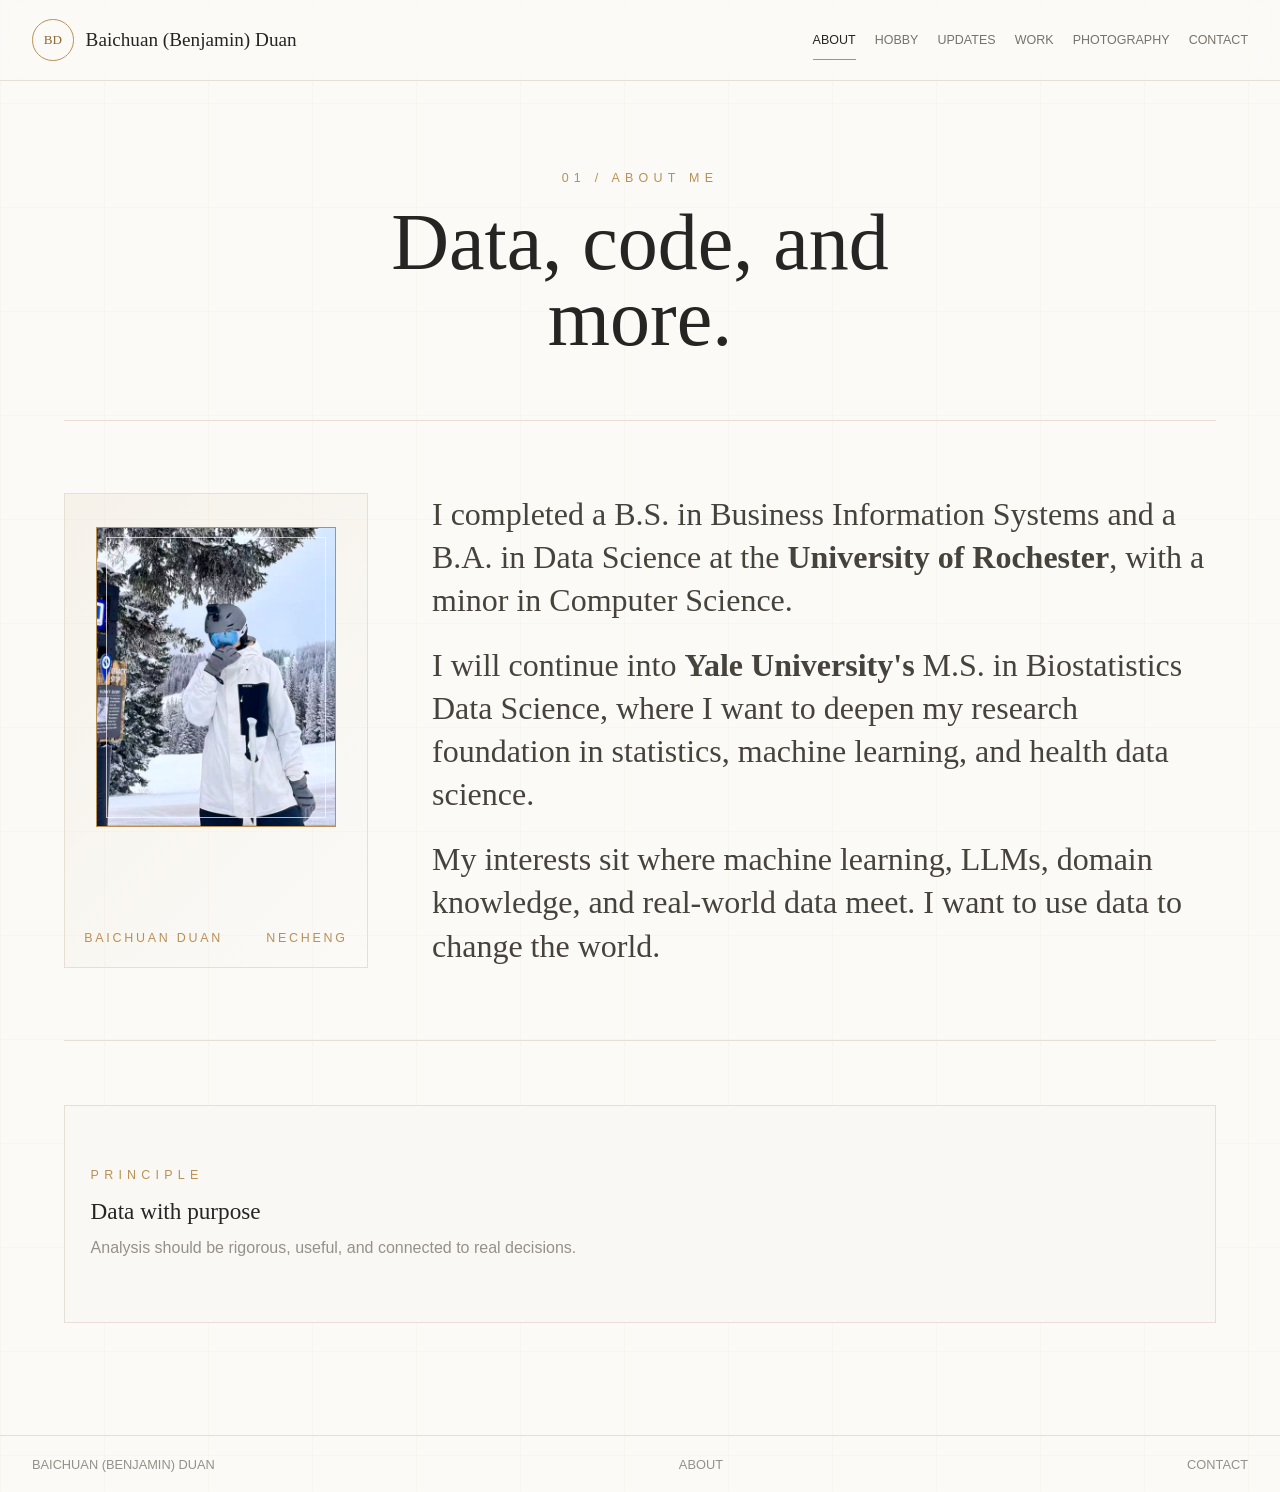
==== about.html @ c2d8a9e2 "Publish personal website" ====
<!doctype html>
<html lang="en">
  <head>
    <meta charset="UTF-8" />
    <meta name="viewport" content="width=device-width, initial-scale=1.0" />
    <title>About | Baichuan Duan</title>
    <meta name="description" content="About Baichuan Duan." />
    <link rel="stylesheet" href="styles.css" />
  </head>
  <body data-page="about">
    <div class="scroll-rule" aria-hidden="true"></div>

    <header class="site-header">
      <a class="brand" href="index.html" aria-label="Baichuan Duan home">
        <span class="brand-crest">BD</span>
        <span>Baichuan (Benjamin) Duan</span>
      </a>
      <button class="nav-toggle" type="button" aria-label="Open navigation" aria-expanded="false">
        <span></span>
        <span></span>
      </button>
      <nav class="site-nav" aria-label="Primary navigation">
        <a href="about.html" data-nav="about">About</a>
        <a href="interests.html" data-nav="interests">Hobby</a>
        <a href="updates.html" data-nav="updates">Updates</a>
        <a href="work.html" data-nav="work">Work</a>
        <a href="photography.html" data-nav="photography">Photography</a>
        <a href="contact.html" data-nav="contact">Contact</a>
      </nav>
    </header>

    <main class="page-frame subpage">
      <section class="page-title reveal">
        <p class="kicker">01 / About Me</p>
        <h1>Data, code, and more.</h1>
      </section>

      <section class="about-ledger reveal">
        <aside class="profile-card">
          <figure class="profile-photo">
            <img src="assets/avatar-ski.png" alt="Baichuan Duan skiing" />
          </figure>
          <div class="profile-lines">
            <span>Baichuan Duan</span>
            <span>Necheng</span>
          </div>
        </aside>

        <div class="essay">
          <p>
            I completed a B.S. in Business Information Systems and a B.A. in Data
            Science at the <span data-egg="rochester">University of Rochester</span>,
            with a minor in Computer Science.
          </p>
          <p>
            I will continue into <span data-egg="yale">Yale University's</span> M.S. in
            Biostatistics Data Science, where I want to deepen my research
            foundation in statistics, machine learning, and health data science.
          </p>
          <p>
            My interests sit where machine learning, LLMs, domain knowledge, and
            real-world data meet. I want to use data to change the world.
          </p>
        </div>
      </section>

      <section class="gilded-grid triple-grid reveal">
        <article class="grid-cell">
          <span class="cell-label">Principle</span>
          <h3>Data with purpose</h3>
          <p>Analysis should be rigorous, useful, and connected to real decisions.</p>
        </article>
      </section>
    </main>

    <footer class="site-footer">
      <span>Baichuan (Benjamin) Duan</span>
      <span>About</span>
      <a href="contact.html">Contact</a>
    </footer>

    <script src="script.js"></script>
  </body>
</html>
---- styles.css ----
:root {
  --paper: #fbfaf7;
  --paper-warm: #f3efe6;
  --ink: #262523;
  --muted: #94918b;
  --line: #e5dfd4;
  --line-strong: #d5cabc;
  --gold: #b99155;
  --gold-deep: #8f6a35;
  --green: #14352f;
  --oxblood: #5d2424;
  --serif: Didot, "Bodoni 72", "Iowan Old Style", Baskerville, Georgia, serif;
  --sans: Avenir, "Avenir Next", "Helvetica Neue", Arial, sans-serif;
}

* {
  box-sizing: border-box;
}

html {
  color: var(--ink);
  background: var(--paper);
  scroll-behavior: smooth;
}

body {
  margin: 0;
  min-height: 100vh;
  overflow-x: hidden;
  font-family: var(--sans);
  background:
    linear-gradient(90deg, rgba(181, 150, 92, 0.045) 1px, transparent 1px),
    linear-gradient(0deg, rgba(181, 150, 92, 0.035) 1px, transparent 1px),
    var(--paper);
  background-size: 6.5rem 6.5rem;
}

a {
  color: inherit;
  text-decoration: none;
}

h1,
h2,
h3,
p {
  margin: 0;
}

h1,
h2,
h3 {
  font-family: var(--serif);
  font-weight: 400;
  letter-spacing: 0;
}

h1 {
  font-size: 6rem;
  line-height: 0.95;
}

h2 {
  font-size: 3rem;
  line-height: 1.05;
}

h3 {
  font-size: 1.45rem;
  line-height: 1.18;
}

p {
  color: var(--muted);
  font-size: 1rem;
  line-height: 1.72;
}

::selection {
  color: var(--paper);
  background: var(--gold-deep);
}

.scroll-rule {
  position: fixed;
  top: 0;
  left: 0;
  z-index: 80;
  width: 0%;
  height: 3px;
  background: linear-gradient(90deg, var(--gold-deep), var(--gold), var(--green));
}

.page-frame {
  width: min(100% - 3rem, 72rem);
  margin: 0 auto;
}

.site-header {
  position: sticky;
  top: 0;
  z-index: 60;
  display: flex;
  align-items: center;
  justify-content: space-between;
  gap: 2rem;
  min-height: 5rem;
  padding: 0 2rem;
  border-bottom: 1px solid var(--line);
  background: rgba(251, 250, 247, 0.86);
  backdrop-filter: blur(18px);
}

.brand {
  display: inline-flex;
  align-items: center;
  gap: 0.75rem;
  min-width: max-content;
  font-family: var(--serif);
  font-size: 1.2rem;
}

.brand-crest {
  display: grid;
  place-items: center;
  width: 2.6rem;
  aspect-ratio: 1;
  border: 1px solid var(--gold);
  border-radius: 50%;
  color: var(--gold-deep);
  font-size: 0.82rem;
}

.site-nav {
  display: flex;
  align-items: center;
  gap: 1.2rem;
}

.site-nav a {
  position: relative;
  color: #77736c;
  font-size: 0.78rem;
  line-height: 5rem;
  text-transform: uppercase;
}

.site-nav a::after {
  content: "";
  position: absolute;
  right: 0;
  bottom: 1.28rem;
  left: 0;
  height: 1px;
  transform: scaleX(0);
  transform-origin: center;
  background: var(--gold);
  transition: transform 220ms ease;
}

.site-nav a:hover,
.site-nav a.is-active {
  color: var(--ink);
}

.site-nav a:hover::after,
.site-nav a.is-active::after {
  transform: scaleX(1);
}

[data-egg] {
  cursor: crosshair;
}

p [data-egg] {
  font-weight: 700;
}

.nav-toggle {
  display: none;
  width: 2.75rem;
  aspect-ratio: 1;
  border: 1px solid var(--line-strong);
  border-radius: 50%;
  background: transparent;
  cursor: pointer;
}

.nav-toggle span {
  display: block;
  width: 1.05rem;
  height: 1px;
  margin: 0.25rem auto;
  background: var(--ink);
}

.hero {
  position: relative;
  display: grid;
  place-items: center;
  min-height: min(44rem, calc(100vh - 10rem));
  padding: 5rem 0 3rem;
  text-align: center;
}

.kicker,
.cell-label,
.interest-list span,
.profile-lines,
.photo-cell span {
  color: var(--gold);
  font-size: 0.78rem;
  letter-spacing: 0.42em;
  line-height: 1.5;
  text-transform: uppercase;
}

.hero-email {
  margin: 0;
  color: var(--gold);
  font-size: 0.82rem;
  letter-spacing: 0.24em;
  line-height: 1.5;
}

.hero-lockup {
  position: relative;
  z-index: 2;
  display: grid;
  place-items: center;
  gap: 1.35rem;
  width: min(100%, 48rem);
}

.hero-lockup h1 {
  position: relative;
  font-size: 6.6rem;
  max-width: 100%;
}

.hero-lockup h1 span {
  display: inline;
}

.hero-lockup h1::after {
  content: "";
  position: absolute;
  top: 0;
  bottom: 0;
  width: 4rem;
  transform: skewX(-16deg);
  background: linear-gradient(90deg, transparent, rgba(255, 255, 255, 0.9), transparent);
  animation: gildSweep 6s ease-in-out infinite;
}

.hero-lockup p {
  max-width: min(100%, 39rem);
}

.degree-line {
  display: block;
}

.hero-rule {
  width: min(38rem, 72vw);
  height: 1px;
  background:
    linear-gradient(90deg, transparent, var(--line-strong), transparent),
    linear-gradient(90deg, transparent 47%, var(--gold) 47% 53%, transparent 53%);
}

.monogram-stage {
  position: absolute;
  top: 50%;
  left: 50%;
  width: min(32rem, 80vw);
  aspect-ratio: 1;
  transform: translate(-50%, -50%);
  opacity: 0.36;
  pointer-events: none;
}

.seal,
.seal-axis,
.seal-needle,
.seal-core {
  position: absolute;
  inset: 0;
  margin: auto;
}

.seal {
  border: 1px solid var(--line-strong);
  border-radius: 50%;
}

.seal-large {
  width: 100%;
  height: 100%;
  animation: breathe 8s ease-in-out infinite;
}

.seal-small {
  width: 58%;
  height: 58%;
  border-color: rgba(185, 145, 85, 0.58);
  animation: rotateSlow 26s linear infinite;
}

.seal-small::before,
.seal-small::after {
  content: "";
  position: absolute;
  top: -0.25rem;
  left: 50%;
  width: 1px;
  height: calc(100% + 0.5rem);
  background: var(--line-strong);
}

.seal-small::after {
  transform: rotate(90deg);
}

.seal-axis {
  background: var(--line);
}

.axis-horizontal {
  width: 100%;
  height: 1px;
}

.axis-vertical {
  width: 1px;
  height: 100%;
}

.seal-needle {
  width: 45%;
  height: 1px;
  transform-origin: 0% 50%;
  background: linear-gradient(90deg, var(--gold-deep), transparent);
  animation: sweep 10s ease-in-out infinite;
}

.seal-core {
  display: grid;
  grid-template-columns: 1fr 1fr;
  place-items: center;
  width: 7rem;
  height: 7rem;
  border: 1px solid var(--gold);
  border-radius: 50%;
  color: var(--gold-deep);
  background: rgba(251, 250, 247, 0.75);
  font-family: var(--serif);
  font-size: 2.2rem;
}

.seal-core span + span {
  border-left: 1px solid var(--line-strong);
}

.seal-core span {
  display: grid;
  place-items: center;
  width: 100%;
  height: 50%;
}

.hero-meta {
  position: absolute;
  right: 0;
  bottom: 2rem;
  left: 0;
  display: flex;
  justify-content: center;
  gap: 2.5rem;
  color: var(--muted);
  font-size: 0.78rem;
  text-transform: uppercase;
}

.section {
  padding: 6rem 0;
  border-top: 1px solid var(--line);
}

.section-title {
  margin-bottom: 2.6rem;
}

.section-title.centered {
  text-align: center;
}

.section-title h2 {
  margin-top: 0.85rem;
}

.gilded-grid {
  display: grid;
  gap: 0;
  border: 1px solid var(--line);
  background: var(--line);
}

.rooms-grid,
.work-grid {
  grid-template-columns: repeat(3, minmax(0, 1fr));
}

.triple-grid {
  grid-template-columns: repeat(auto-fit, minmax(min(100%, 22rem), 1fr));
  margin-top: 4rem;
}

.grid-cell {
  position: relative;
  display: flex;
  min-height: 13.5rem;
  flex-direction: column;
  justify-content: center;
  padding: 1.6rem;
  overflow: hidden;
  background: rgba(251, 250, 247, 0.95);
  transition:
    color 220ms ease,
    background 220ms ease;
}

.grid-cell::before {
  content: "";
  position: absolute;
  top: 1rem;
  right: 1rem;
  width: 2rem;
  height: 2rem;
  border-top: 1px solid var(--gold);
  border-right: 1px solid var(--gold);
  opacity: 0;
  transform: translate(-0.4rem, 0.4rem);
  transition:
    opacity 220ms ease,
    transform 220ms ease;
}

.grid-cell:hover {
  color: var(--paper);
  background: var(--ink);
}

.grid-cell:hover::before {
  opacity: 1;
  transform: translate(0, 0);
}

.grid-cell:hover p {
  color: rgba(251, 250, 247, 0.68);
}

.grid-cell h3 {
  margin-top: 0.8rem;
}

.grid-cell p {
  margin-top: 0.55rem;
}

.statement {
  display: grid;
  justify-items: center;
  text-align: center;
}

.statement h2 {
  max-width: 12ch;
  margin-top: 0.85rem;
}

.statement p:last-child {
  max-width: 40rem;
  margin-top: 1.2rem;
}

.note-console {
  display: grid;
  grid-template-columns: minmax(14rem, 0.8fr) minmax(0, 1.1fr) auto;
  gap: 2rem;
  align-items: end;
  padding: 2rem 0;
  border-bottom: 1px solid var(--line);
}

.note-console h2 {
  margin-top: 0.75rem;
  font-size: 2.2rem;
}

.quiet-link {
  display: inline-flex;
  align-items: center;
  justify-content: center;
  min-height: 2.8rem;
  padding: 0 1.1rem;
  border: 1px solid var(--line-strong);
  color: var(--gold-deep);
  font-size: 0.78rem;
  text-transform: uppercase;
}

.local-note-list.is-empty {
  min-height: 5rem;
}

.local-note-list.is-empty::before {
  content: attr(data-empty);
  display: block;
  padding: 2rem 0;
  border-bottom: 1px solid var(--line);
  color: var(--muted);
}

.subpage {
  padding: 5.5rem 0 7rem;
}

.page-title {
  display: grid;
  justify-items: center;
  gap: 1rem;
  padding-bottom: 4rem;
  border-bottom: 1px solid var(--line);
  text-align: center;
}

.page-title h1,
.contact-hero h1 {
  max-width: 14ch;
  font-size: 5rem;
}

.about-ledger {
  display: grid;
  grid-template-columns: 19rem minmax(0, 1fr);
  gap: 4rem;
  padding: 4.5rem 0;
  border-bottom: 1px solid var(--line);
}

.profile-card {
  display: grid;
  align-content: space-between;
  min-height: 24rem;
  padding: 1.2rem;
  border: 1px solid var(--line);
  background: linear-gradient(135deg, rgba(185, 145, 85, 0.08), transparent);
}

.profile-photo {
  position: relative;
  width: min(100%, 15rem);
  aspect-ratio: 4 / 5;
  margin: 0.9rem auto 1.4rem;
  border: 1px solid var(--gold);
  overflow: hidden;
  background: var(--paper-warm);
}

.profile-photo::after {
  content: "";
  position: absolute;
  inset: 0.55rem;
  border: 1px solid rgba(251, 250, 247, 0.7);
  pointer-events: none;
}

.profile-photo img {
  display: block;
  width: 100%;
  height: 100%;
  object-fit: cover;
  object-position: 68% 50%;
  filter: saturate(0.94) contrast(1.03);
}

.profile-lines {
  display: flex;
  justify-content: space-between;
  gap: 1rem;
  letter-spacing: 0.22em;
}

.essay {
  display: grid;
  align-content: center;
  gap: 1.35rem;
}

.essay p {
  color: #46423c;
  font-family: var(--serif);
  font-size: 2rem;
  line-height: 1.35;
}

.interest-list {
  border-top: 1px solid var(--line-strong);
}

.interest-list article {
  display: grid;
  grid-template-columns: 5rem minmax(15rem, 0.5fr) minmax(0, 1fr);
  gap: 2rem;
  align-items: baseline;
  padding: 2.2rem 0;
  border-bottom: 1px solid var(--line);
}

.interest-list span {
  letter-spacing: 0.22em;
}

.timeline {
  border-top: 1px solid var(--line-strong);
}

.timeline article {
  display: grid;
  grid-template-columns: 13rem minmax(0, 1fr);
  gap: 2.5rem;
  padding: 2.4rem 0;
  border-bottom: 1px solid var(--line);
}

.timeline time {
  color: var(--gold-deep);
  font-family: var(--serif);
  font-size: 1.25rem;
}

.timeline p {
  max-width: 42rem;
  margin-top: 0.7rem;
}

.timeline .note-category {
  display: inline-block;
  margin-bottom: 0.55rem;
  color: var(--gold);
  font-size: 0.72rem;
  letter-spacing: 0.28em;
  text-transform: uppercase;
}

.delete-note {
  margin-top: 1rem;
  padding: 0.6rem 0.8rem;
  border: 1px solid var(--line-strong);
  color: var(--muted);
  background: transparent;
  font: inherit;
  font-size: 0.72rem;
  text-transform: uppercase;
  cursor: pointer;
}

.editor-layout {
  display: grid;
  grid-template-columns: minmax(0, 0.9fr) minmax(18rem, 1.1fr);
  gap: 3rem;
  padding-top: 4rem;
}

.note-form {
  display: grid;
  gap: 1.1rem;
  padding: 1.4rem;
  border: 1px solid var(--line);
  background: rgba(251, 250, 247, 0.88);
}

.note-form label {
  display: grid;
  gap: 0.45rem;
  color: var(--gold-deep);
  font-size: 0.76rem;
  letter-spacing: 0.2em;
  text-transform: uppercase;
}

.note-form input,
.note-form textarea {
  width: 100%;
  border: 0;
  border-bottom: 1px solid var(--line-strong);
  border-radius: 0;
  color: var(--ink);
  background: transparent;
  font: inherit;
  font-size: 1rem;
  letter-spacing: 0;
  outline: none;
  resize: vertical;
}

.note-form input {
  min-height: 2.5rem;
}

.note-form textarea {
  min-height: 11rem;
  padding-top: 0.7rem;
}

.editor-actions {
  display: flex;
  flex-wrap: wrap;
  gap: 0.75rem;
  margin-top: 0.5rem;
}

.editor-actions button {
  min-height: 2.8rem;
  padding: 0 1rem;
  border: 1px solid var(--line-strong);
  color: var(--ink);
  background: transparent;
  font: inherit;
  font-size: 0.78rem;
  text-transform: uppercase;
  cursor: pointer;
}

.editor-actions button:first-child {
  color: var(--paper);
  border-color: var(--ink);
  background: var(--ink);
}

.editor-preview {
  min-width: 0;
}

.editor-preview > .kicker {
  display: block;
  margin-bottom: 1.5rem;
}

.photo-section {
  padding: 4rem 0;
  border-bottom: 1px solid var(--line);
}

.photo-section-head {
  display: grid;
  grid-template-columns: 12rem minmax(0, 1fr);
  gap: 2rem;
  align-items: end;
  margin-bottom: 1.5rem;
}

.photo-section-head h2 {
  font-size: 3.2rem;
}

.gallery-grid {
  display: grid;
  grid-template-columns: repeat(3, minmax(0, 1fr));
  gap: 1px;
  border: 1px solid var(--line);
  background: var(--line);
}

.gallery-slot {
  position: relative;
  min-height: 24rem;
  margin: 0;
  background: rgba(251, 250, 247, 0.78);
  overflow: hidden;
}

.gallery-slot.is-empty::before,
.gallery-slot.is-empty::after {
  content: "";
  position: absolute;
  inset: 1rem;
  border: 1px solid var(--line-strong);
  opacity: 0.72;
}

.gallery-slot.is-empty::after {
  border: 0;
  background:
    linear-gradient(135deg, transparent 49.8%, rgba(185, 145, 85, 0.44) 50%, transparent 50.2%),
    linear-gradient(45deg, transparent 49.8%, rgba(20, 53, 47, 0.22) 50%, transparent 50.2%);
}

.gallery-slot img {
  display: block;
  width: 100%;
  height: 100%;
  object-fit: cover;
}

.contact-hero {
  display: grid;
  justify-items: center;
  gap: 1rem;
  padding-bottom: 4rem;
  border-bottom: 1px solid var(--line);
  text-align: center;
}

.calling-card {
  position: relative;
  display: grid;
  grid-template-columns: minmax(15rem, 0.78fr) minmax(20rem, 1.22fr);
  gap: clamp(2rem, 5vw, 4.8rem);
  align-items: center;
  margin: 4rem auto 0;
  padding: clamp(2.2rem, 4vw, 3.4rem);
  border: 1px solid var(--line-strong);
  background: rgba(251, 250, 247, 0.82);
}

.calling-card::before {
  content: "";
  position: absolute;
  top: 2.25rem;
  bottom: 2.25rem;
  left: 39%;
  width: 1px;
  background: var(--line);
}

.calling-card-name,
.contact-links {
  position: relative;
  z-index: 1;
}

.calling-card h2 {
  max-width: 7ch;
  margin-top: 0.65rem;
  font-size: clamp(3.2rem, 6vw, 5.1rem);
  line-height: 0.95;
}

.contact-links {
  display: grid;
  border-top: 1px solid var(--line-strong);
}

.contact-links a {
  position: relative;
  display: flex;
  align-items: center;
  gap: 0.85rem;
  min-height: 4rem;
  padding: 0.9rem 2.4rem 0.9rem 0;
  border-bottom: 1px solid var(--line);
  color: #58544e;
  font-family: var(--serif);
  font-size: clamp(1.25rem, 2vw, 1.8rem);
  line-height: 1.2;
  overflow-wrap: anywhere;
}

.contact-icon {
  display: inline-grid;
  flex: 0 0 auto;
  place-items: center;
  width: 1.45rem;
  aspect-ratio: 1;
  color: var(--gold-deep);
}

.contact-icon svg {
  display: block;
  width: 100%;
  height: 100%;
  fill: none;
  stroke: currentColor;
  stroke-linecap: round;
  stroke-linejoin: round;
  stroke-width: 1.35;
}

.contact-icon-steam svg {
  stroke-width: 1.2;
}

.contact-links a::after {
  content: "";
  position: absolute;
  top: 50%;
  right: 0.25rem;
  width: 0.8rem;
  height: 0.8rem;
  border-top: 1px solid var(--gold);
  border-right: 1px solid var(--gold);
  transform: translateY(-50%) rotate(45deg);
}

.site-footer {
  display: flex;
  align-items: center;
  justify-content: space-between;
  gap: 1.5rem;
  padding: 1.3rem 2rem;
  border-top: 1px solid var(--line);
  color: var(--muted);
  font-size: 0.8rem;
  text-transform: uppercase;
}

.reveal {
  opacity: 0;
  transform: translateY(1rem);
  transition:
    opacity 700ms ease,
    transform 700ms ease;
}

.reveal.is-visible {
  opacity: 1;
  transform: translateY(0);
}

.egg-layer {
  position: fixed;
  inset: 0;
  z-index: 70;
  pointer-events: none;
  overflow: hidden;
}

.egg-image {
  position: absolute;
  display: block;
  width: var(--w);
  height: auto;
  opacity: 0;
  filter: drop-shadow(0 0.7rem 0.7rem rgba(38, 37, 35, 0.14));
  animation-delay: var(--delay, 0ms);
  animation-duration: var(--duration, 5200ms);
  animation-fill-mode: forwards;
  animation-timing-function: linear;
  will-change: transform, opacity;
}

.egg-rochester-pennant {
  top: 0;
  left: 0;
  transform-origin: 18% 52%;
  animation-name: eggPennantDrift;
}

.egg-yale-logo {
  top: 0;
  left: var(--x);
  transform-origin: 50% 35%;
  animation-name: eggYaleFall;
}

@keyframes gildSweep {
  0%,
  42% {
    left: -5rem;
    opacity: 0;
  }
  52% {
    opacity: 0.72;
  }
  68%,
  100% {
    left: calc(100% + 1rem);
    opacity: 0;
  }
}

@keyframes rotateSlow {
  to {
    transform: rotate(360deg);
  }
}

@keyframes sweep {
  0%,
  100% {
    transform: rotate(-24deg);
  }
  50% {
    transform: rotate(34deg);
  }
}

@keyframes breathe {
  0%,
  100% {
    transform: scale(1);
  }
  50% {
    transform: scale(1.025);
  }
}

@keyframes eggPennantDrift {
  0% {
    opacity: 0;
    transform: translate3d(var(--start-x), var(--start-y), 0) rotate(var(--r0)) scale(var(--s));
  }
  2%,
  82% {
    opacity: var(--o);
  }
  100% {
    opacity: 0;
    transform: translate3d(var(--end-x), var(--end-y), 0) rotate(var(--r3)) scale(var(--s));
  }
}

@keyframes eggYaleFall {
  0% {
    opacity: 0;
    transform: translate3d(0, var(--start-fall-y), 0) rotate(var(--r0)) scale(var(--s));
  }
  3.8%,
  78% {
    opacity: var(--o);
  }
  100% {
    opacity: 0;
    transform: translate3d(var(--fall-x), var(--end-fall-y), 0) rotate(var(--r3)) scale(var(--s));
  }
}

@media (max-width: 980px) {
  h1 {
    font-size: 4.5rem;
  }

  h2 {
    font-size: 2.5rem;
  }

  .hero-lockup h1 {
    font-size: 4.7rem;
  }

  .rooms-grid,
  .work-grid,
  .triple-grid {
    grid-template-columns: repeat(2, minmax(0, 1fr));
  }

  .about-ledger,
  .calling-card,
  .editor-layout,
  .note-console {
    grid-template-columns: 1fr;
  }

  .calling-card::before {
    display: none;
  }

}

@media (max-width: 760px) {
  .page-frame {
    width: min(100% - 1.5rem, 72rem);
  }

  .site-header {
    min-height: 4.4rem;
    padding: 0 1rem;
  }

  .nav-toggle {
    display: block;
  }

  .site-nav {
    position: fixed;
    top: 4.4rem;
    right: 1rem;
    left: 1rem;
    display: grid;
    gap: 0;
    padding: 0.3rem 0.8rem;
    transform: translateY(-0.8rem);
    opacity: 0;
    visibility: hidden;
    border: 1px solid var(--line);
    background: rgba(251, 250, 247, 0.96);
    box-shadow: 0 1rem 3rem rgba(38, 37, 35, 0.1);
    transition:
      opacity 200ms ease,
      transform 200ms ease,
      visibility 200ms ease;
  }

  .site-nav.is-open {
    transform: translateY(0);
    opacity: 1;
    visibility: visible;
  }

  .site-nav a {
    line-height: 3rem;
    border-bottom: 1px solid var(--line);
  }

  h1,
  .page-title h1,
  .contact-hero h1 {
    font-size: 3.15rem;
  }

  h2 {
    font-size: 2.1rem;
  }

  .hero {
    min-height: 42rem;
    padding: 4.5rem 0 3.5rem;
  }

  .hero-lockup h1 {
    display: grid;
    gap: 0.1rem;
    font-size: 3.2rem;
    line-height: 0.9;
  }

  .hero-lockup h1 span {
    display: block;
  }

  .hero-lockup p {
    max-width: 20rem;
    font-size: 0.94rem;
  }

  .monogram-stage {
    width: 22rem;
  }

  .hero-meta {
    position: static;
    flex-direction: column;
    gap: 0.5rem;
    margin-top: 4rem;
  }

  .rooms-grid,
  .work-grid,
  .triple-grid {
    grid-template-columns: 1fr;
  }

  .interest-list article,
  .timeline article,
  .photo-section-head {
    grid-template-columns: 1fr;
    gap: 0.6rem;
  }

  .gallery-grid {
    grid-template-columns: 1fr;
  }

  .gallery-slot {
    min-height: 20rem;
  }

  .contact-links {
    border-left: 0;
  }

  .essay p {
    font-size: 1.45rem;
  }

  .note-console {
    align-items: start;
  }

  .site-footer {
    align-items: flex-start;
    flex-direction: column;
  }
}

@media (prefers-reduced-motion: reduce) {
  *,
  *::before,
  *::after {
    animation-duration: 1ms !important;
    scroll-behavior: auto !important;
    transition-duration: 1ms !important;
  }
}
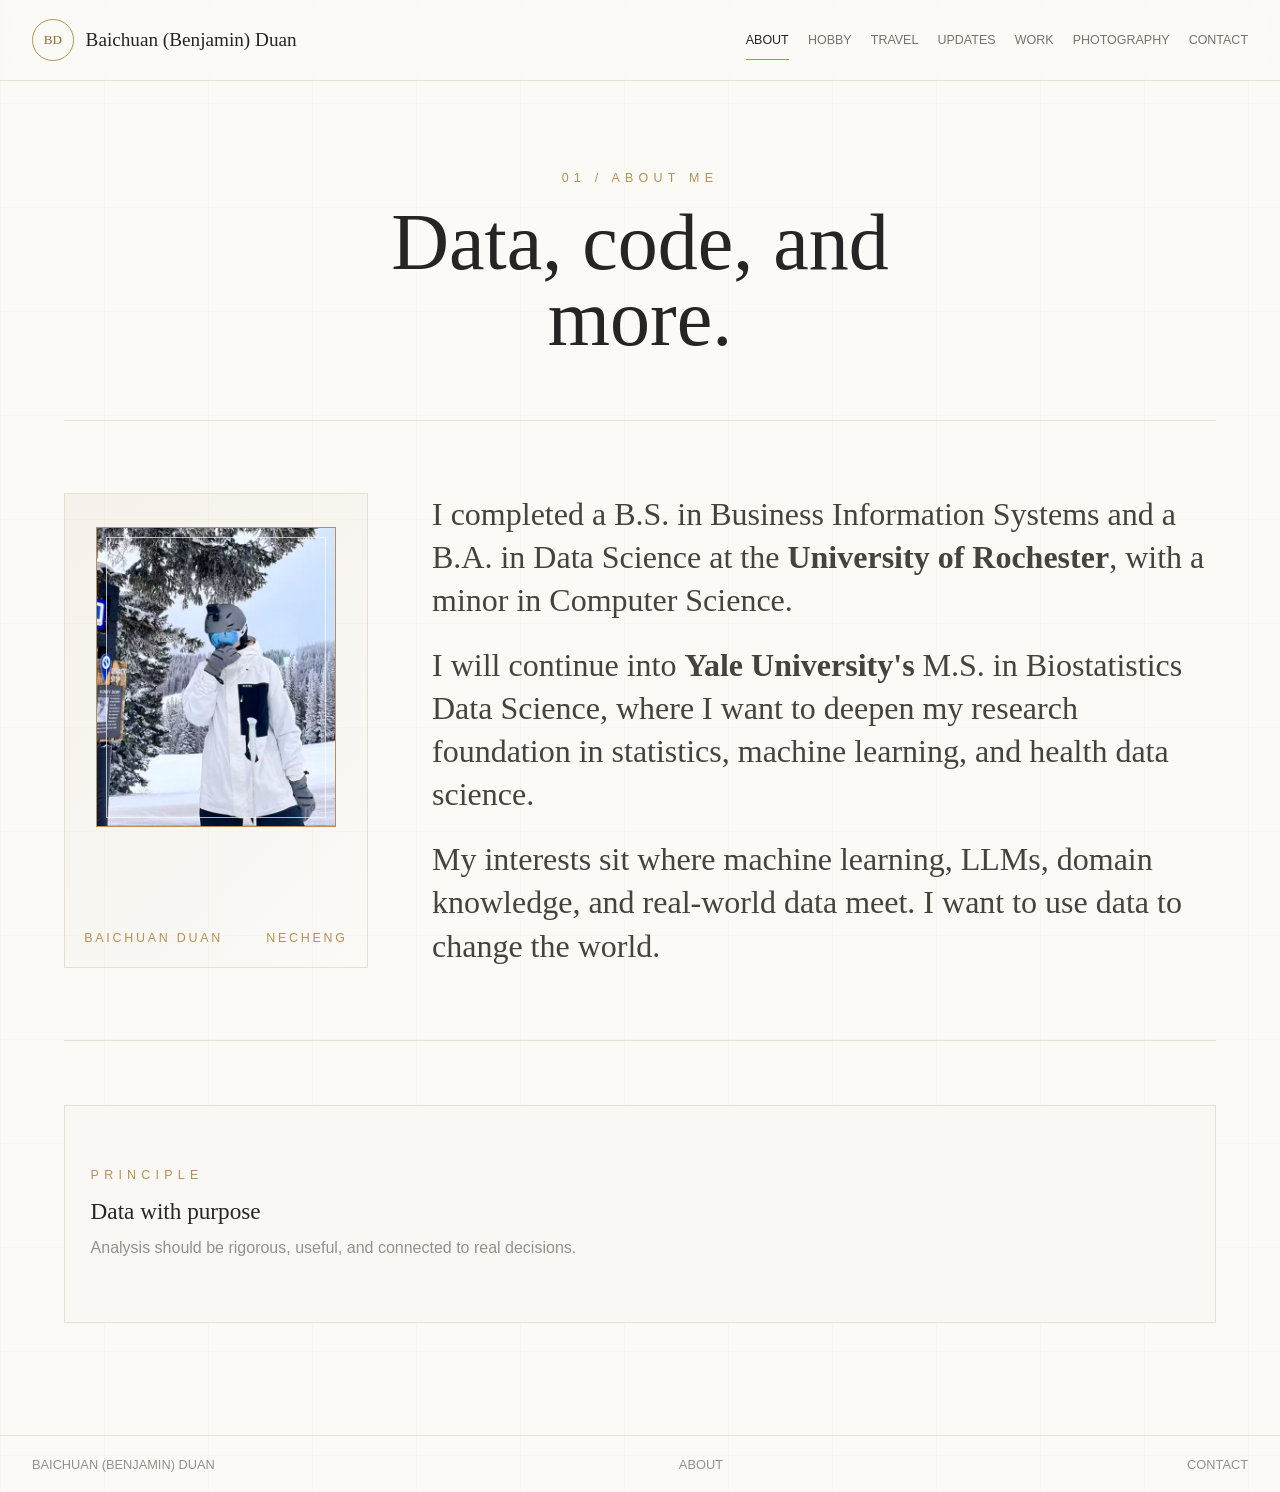
==== commit 4d748b14: "Add travel map page" ====
--- a/about.html
+++ b/about.html
@@ -22,6 +22,7 @@
       <nav class="site-nav" aria-label="Primary navigation">
         <a href="about.html" data-nav="about">About</a>
         <a href="interests.html" data-nav="interests">Hobby</a>
+        <a href="travel.html" data-nav="travel">Travel</a>
         <a href="updates.html" data-nav="updates">Updates</a>
         <a href="work.html" data-nav="work">Work</a>
         <a href="photography.html" data-nav="photography">Photography</a>
--- a/styles.css
+++ b/styles.css
@@ -804,6 +804,191 @@
   object-fit: cover;
 }
 
+.travel-board {
+  display: grid;
+  grid-template-columns: minmax(0, 1.5fr) minmax(18rem, 0.55fr);
+  gap: clamp(1.8rem, 4vw, 3.4rem);
+  align-items: stretch;
+  padding: 4rem 0 0;
+}
+
+.travel-map-shell {
+  position: relative;
+  min-height: 34rem;
+  border: 1px solid var(--line-strong);
+  background:
+    linear-gradient(90deg, rgba(181, 150, 92, 0.04) 1px, transparent 1px),
+    linear-gradient(0deg, rgba(181, 150, 92, 0.035) 1px, transparent 1px),
+    rgba(251, 250, 247, 0.78);
+  background-size: 3.25rem 3.25rem;
+  overflow: hidden;
+}
+
+.travel-map-shell::before,
+.travel-map-shell::after {
+  content: "";
+  position: absolute;
+  inset: 1rem;
+  border: 1px solid rgba(185, 145, 85, 0.24);
+  pointer-events: none;
+}
+
+.travel-map-shell::after {
+  inset: 0;
+  border: 0;
+  background:
+    linear-gradient(90deg, transparent, rgba(251, 250, 247, 0.42), transparent),
+    radial-gradient(circle at 50% 42%, rgba(185, 145, 85, 0.09), transparent 54%);
+}
+
+.travel-map {
+  position: relative;
+  z-index: 1;
+  display: block;
+  width: 100%;
+  height: min(70vh, 43rem);
+  min-height: 34rem;
+}
+
+.travel-sphere {
+  fill: rgba(243, 239, 230, 0.45);
+  stroke: var(--line);
+  stroke-width: 1;
+  cursor: zoom-out;
+}
+
+.travel-country {
+  fill: rgba(213, 202, 188, 0.36);
+  stroke: rgba(143, 106, 53, 0.35);
+  stroke-width: 0.7;
+  vector-effect: non-scaling-stroke;
+  cursor: pointer;
+  transition:
+    fill 180ms ease,
+    stroke 180ms ease,
+    opacity 180ms ease;
+}
+
+.travel-country:hover,
+.travel-country:focus {
+  fill: rgba(185, 145, 85, 0.44);
+  outline: none;
+}
+
+.travel-country.is-visited {
+  fill: rgba(185, 145, 85, 0.72);
+  stroke: rgba(143, 106, 53, 0.78);
+}
+
+.travel-country.is-selected {
+  fill: var(--gold-deep);
+  stroke: var(--ink);
+  stroke-width: 1.05;
+}
+
+.travel-city-pin {
+  fill: var(--paper);
+  stroke: var(--green);
+  stroke-width: 1.4;
+  vector-effect: non-scaling-stroke;
+  filter: drop-shadow(0 0.2rem 0.18rem rgba(38, 37, 35, 0.2));
+}
+
+.travel-detail {
+  display: grid;
+  align-content: start;
+  gap: 1.2rem;
+  min-height: 34rem;
+  padding: 1.4rem 0 0;
+  border-top: 1px solid var(--line-strong);
+  border-bottom: 1px solid var(--line);
+}
+
+.travel-detail-head {
+  display: flex;
+  align-items: center;
+  justify-content: space-between;
+  gap: 1rem;
+}
+
+.travel-detail h2 {
+  font-size: clamp(2.7rem, 5vw, 4.2rem);
+  line-height: 0.95;
+}
+
+.travel-reset {
+  min-height: 2.45rem;
+  padding: 0 0.9rem;
+  border: 1px solid var(--line-strong);
+  color: var(--gold-deep);
+  background: transparent;
+  font: inherit;
+  font-size: 0.72rem;
+  text-transform: uppercase;
+  cursor: pointer;
+}
+
+.travel-city-list,
+.travel-country-index {
+  display: grid;
+  gap: 0;
+  margin: 0;
+  padding: 0;
+}
+
+.travel-city-list {
+  list-style: none;
+  border-top: 1px solid var(--line);
+}
+
+.travel-city-list li {
+  padding: 0.85rem 0;
+  border-bottom: 1px solid var(--line);
+  color: #5c574f;
+  font-family: var(--serif);
+  font-size: 1.35rem;
+  line-height: 1.15;
+}
+
+.travel-country-index {
+  margin-top: 1rem;
+  border-top: 1px solid var(--line);
+}
+
+.travel-country-index button {
+  display: flex;
+  align-items: center;
+  justify-content: space-between;
+  gap: 1rem;
+  min-height: 3.1rem;
+  padding: 0;
+  border: 0;
+  border-bottom: 1px solid var(--line);
+  color: #5c574f;
+  background: transparent;
+  font: inherit;
+  cursor: pointer;
+  text-align: left;
+}
+
+.travel-country-index button span:first-child {
+  font-family: var(--serif);
+  font-size: 1.2rem;
+}
+
+.travel-country-index button span:last-child {
+  color: var(--gold);
+  font-size: 0.68rem;
+  letter-spacing: 0.24em;
+  text-transform: uppercase;
+}
+
+.travel-country-index button:disabled {
+  color: var(--muted);
+  cursor: default;
+  opacity: 0.55;
+}
+
 .contact-hero {
   display: grid;
   justify-items: center;
@@ -1050,6 +1235,14 @@
     font-size: 4.7rem;
   }
 
+  .site-nav {
+    gap: 0.82rem;
+  }
+
+  .site-nav a {
+    font-size: 0.72rem;
+  }
+
   .rooms-grid,
   .work-grid,
   .triple-grid {
@@ -1059,7 +1252,8 @@
   .about-ledger,
   .calling-card,
   .editor-layout,
-  .note-console {
+  .note-console,
+  .travel-board {
     grid-template-columns: 1fr;
   }
 
@@ -1177,6 +1371,11 @@
     min-height: 20rem;
   }
 
+  .travel-map,
+  .travel-map-shell {
+    min-height: 26rem;
+  }
+
   .contact-links {
     border-left: 0;
   }
